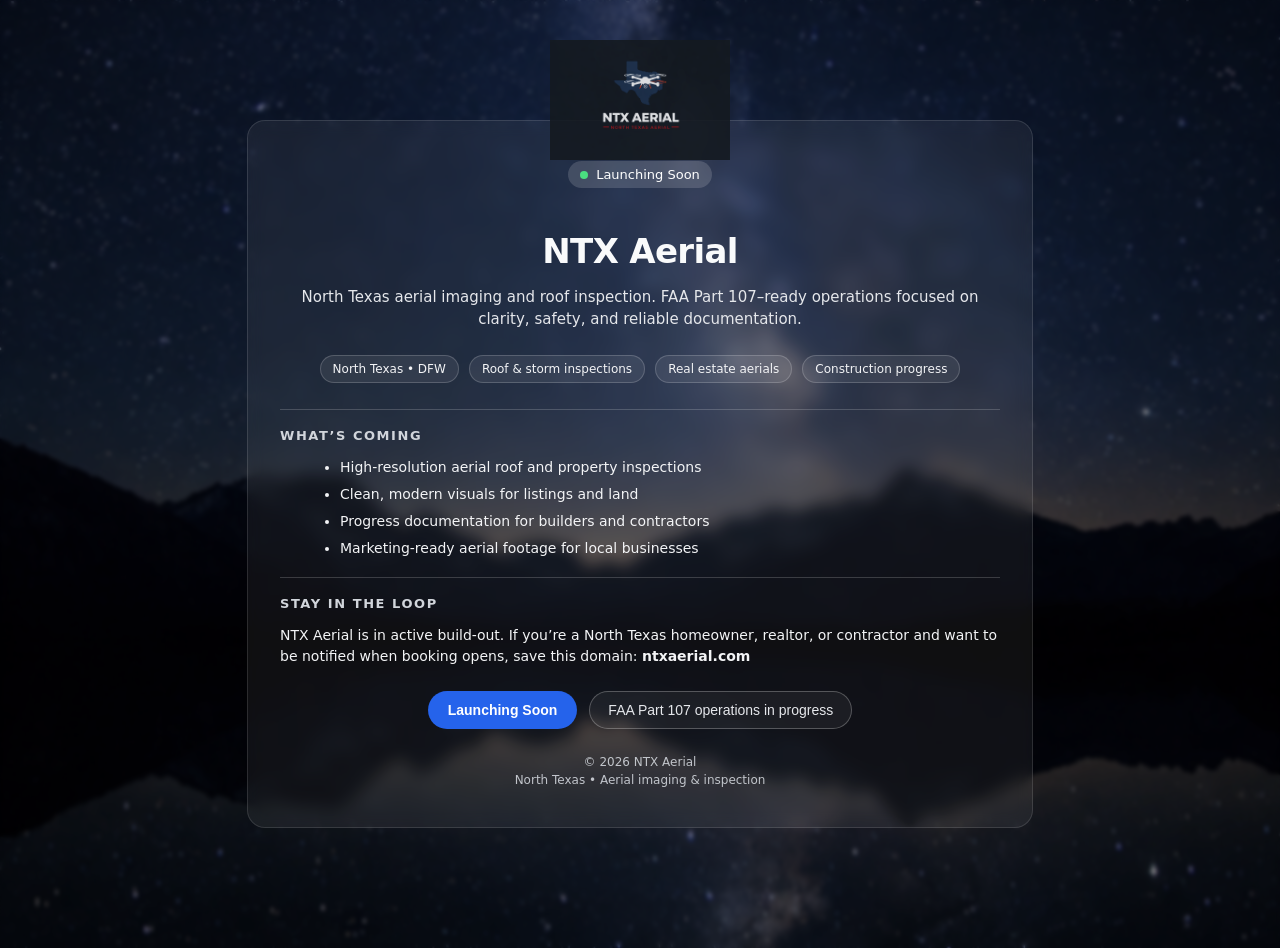
==== index.html @ 2363b457 "Initial NTX Aerial landing page" ====
<!DOCTYPE html>
<html lang="en">
<head>
  <meta charset="UTF-8" />
  <title>NTX Aerial — Launching Soon</title>
  <meta name="viewport" content="width=device-width, initial-scale=1" />
  <link rel="stylesheet" href="styles.css" />
</head>

<body>

  <!-- Logo at the top -->
  <img src="ntx_aerial_logo.png" alt="NTX Aerial Logo" class="logo">

  <main class="page">

    <div class="badge">
      <span class="badge-dot"></span>
      Launching Soon
    </div>

    <h1>NTX Aerial</h1>

    <p class="subtitle">
      North Texas aerial imaging and roof inspection. FAA Part 107–ready operations focused on clarity, safety, and reliable documentation.
    </p>

    <div class="pill-row">
      <span class="pill">North Texas • DFW</span>
      <span class="pill">Roof & storm inspections</span>
      <span class="pill">Real estate aerials</span>
      <span class="pill">Construction progress</span>
    </div>

    <section class="section">
      <div class="section-title">What’s coming</div>
      <ul class="list">
        <li>High‑resolution aerial roof and property inspections</li>
        <li>Clean, modern visuals for listings and land</li>
        <li>Progress documentation for builders and contractors</li>
        <li>Marketing‑ready aerial footage for local businesses</li>
      </ul>
    </section>

    <section class="section">
      <div class="section-title">Stay in the loop</div>
      <p class="list">
        NTX Aerial is in active build‑out. If you’re a North Texas homeowner, realtor, or contractor and want to be notified when booking opens, save this domain:
        <strong>ntxaerial.com</strong>
      </p>
    </section>

    <div class="cta-row">
      <button class="btn-primary">Launching Soon</button>
      <button class="btn-ghost">FAA Part 107 operations in progress</button>
    </div>

    <footer class="footer">
      <span>© <span id="year"></span> NTX Aerial</span>
      <span>North Texas • Aerial imaging & inspection</span>
    </footer>

  </main>

  <script>
    document.getElementById('year').textContent = new Date().getFullYear();
  </script>

</body>
</html>
---- styles.css ----
/* ---------- GLOBAL LAYOUT ---------- */

body {
  font-family: system-ui, -apple-system, BlinkMacSystemFont, "Segoe UI", sans-serif;
  background: url('background.jpg') center/cover no-repeat fixed;
  color: #f9fafb;
  min-height: 100vh;
  display: flex;
  align-items: center;
  justify-content: center;
  padding: 24px;
  position: relative;
  margin: 0;
}

/* Dark overlay for readability */
body::before {
  content: "";
  position: absolute;
  inset: 0;
  background: rgba(0, 0, 0, 0.45);
  backdrop-filter: blur(2px);
  z-index: 0;
}

/* ---------- LOGO ---------- */

.logo {
  position: absolute;
  top: 40px;
  left: 50%;
  transform: translateX(-50%);
  width: 180px;
  opacity: 0.9;
  z-index: 2;
}

/* ---------- MAIN CARD ---------- */

.page {
  position: relative;
  z-index: 1;
  background: rgba(255, 255, 255, 0.06);
  border-radius: 18px;
  padding: 40px 32px;
  max-width: 720px;
  width: 100%;
  text-align: center;
  backdrop-filter: blur(8px);
  border: 1px solid rgba(255, 255, 255, 0.12);
}

/* ---------- BADGE ---------- */

.badge {
  display: inline-flex;
  align-items: center;
  gap: 8px;
  padding: 6px 12px;
  border-radius: 999px;
  background: rgba(255, 255, 255, 0.15);
  color: #fff;
  font-size: 13px;
  font-weight: 500;
  margin-bottom: 20px;
}

.badge-dot {
  width: 8px;
  height: 8px;
  border-radius: 999px;
  background: #4ade80;
}

/* ---------- HEADINGS & TEXT ---------- */

h1 {
  font-size: 34px;
  margin-bottom: 12px;
  letter-spacing: -0.02em;
}

.subtitle {
  font-size: 15px;
  color: #e5e7eb;
  margin-bottom: 24px;
  line-height: 1.5;
}

/* ---------- PILLS ---------- */

.pill-row {
  display: flex;
  flex-wrap: wrap;
  gap: 10px;
  justify-content: center;
  margin-bottom: 26px;
}

.pill {
  font-size: 12px;
  padding: 6px 12px;
  border-radius: 999px;
  border: 1px solid rgba(255, 255, 255, 0.18);
  background: rgba(255, 255, 255, 0.08);
  color: #f3f4f6;
}

/* ---------- SECTIONS ---------- */

.section {
  border-top: 1px solid rgba(255, 255, 255, 0.18);
  padding-top: 18px;
  margin-top: 18px;
  text-align: left;
}

.section-title {
  font-size: 13px;
  font-weight: 600;
  text-transform: uppercase;
  letter-spacing: 0.12em;
  color: #d1d5db;
  margin-bottom: 10px;
}

.list {
  font-size: 14px;
  color: #f3f4f6;
  line-height: 1.5;
}

.list li {
  margin-left: 20px;
  margin-bottom: 6px;
}

/* ---------- BUTTONS ---------- */

.cta-row {
  display: flex;
  flex-wrap: wrap;
  gap: 12px;
  justify-content: center;
  margin-top: 24px;
}

.btn-primary {
  padding: 10px 20px;
  border-radius: 999px;
  border: none;
  background: #2563eb;
  color: white;
  font-size: 14px;
  font-weight: 600;
}

.btn-ghost {
  padding: 10px 18px;
  border-radius: 999px;
  border: 1px solid rgba(255, 255, 255, 0.25);
  background: rgba(255, 255, 255, 0.05);
  color: #e5e7eb;
  font-size: 14px;
}

/* ---------- FOOTER ---------- */

.footer {
  margin-top: 26px;
  font-size: 12px;
  color: #d1d5db;
  display: flex;
  flex-direction: column;
  gap: 4px;
  opacity: 0.9;
}
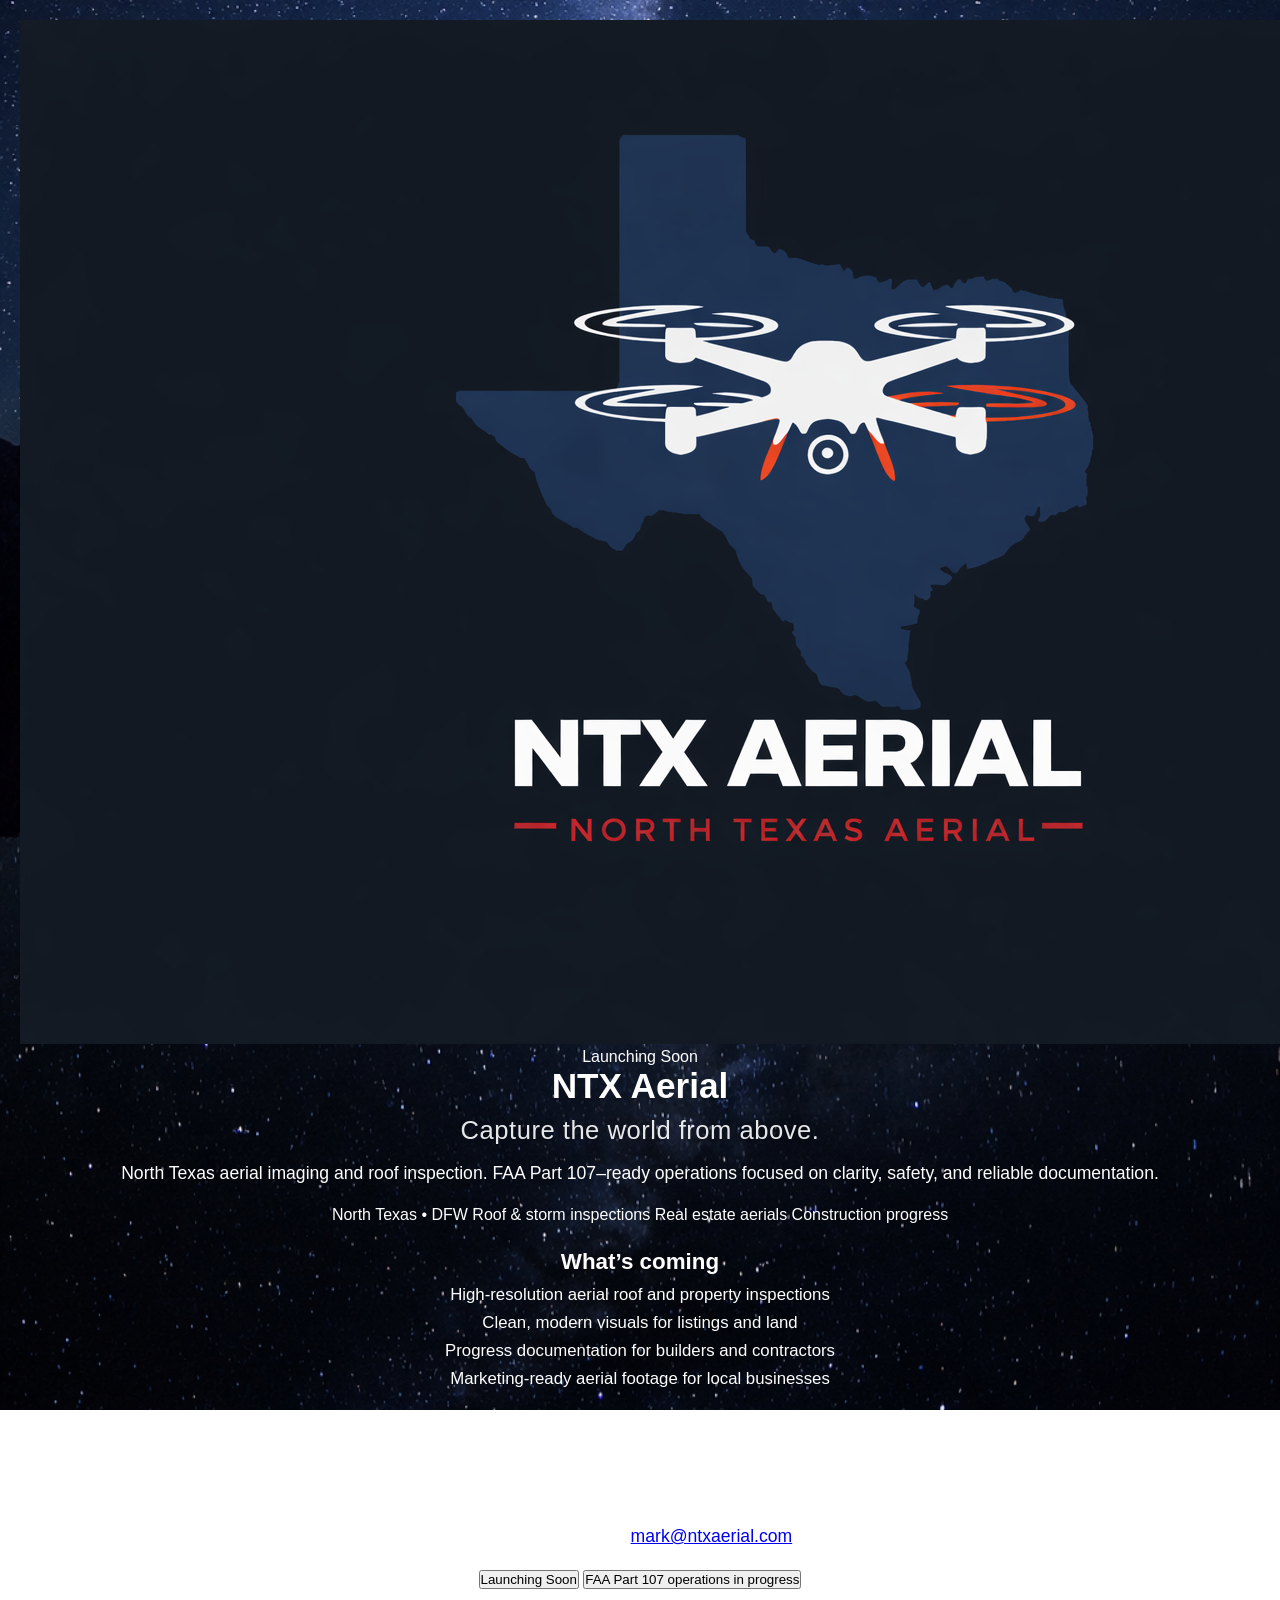
==== commit 596f55de: "Page enhancements" ====
--- a/index.html
+++ b/index.html
@@ -20,6 +20,7 @@
     </div>
 
     <h1>NTX Aerial</h1>
+    <h2 class="tagline">Capture the world from above.</h2>
 
     <p class="subtitle">
       North Texas aerial imaging and roof inspection. FAA Part 107–ready operations focused on clarity, safety, and reliable documentation.
@@ -50,10 +51,14 @@
       </p>
     </section>
 
+    <p>Questions? Email <a href="mailto:mark@ntxaerial.com">mark@ntxaerial.com</a></p>
+
     <div class="cta-row">
       <button class="btn-primary">Launching Soon</button>
       <button class="btn-ghost">FAA Part 107 operations in progress</button>
     </div>
+
+    <h3 class="sub-tagline">Precision from the Texas sky.</h3>
 
     <footer class="footer">
       <span>© <span id="year"></span> NTX Aerial</span>
--- a/styles.css
+++ b/styles.css
@@ -1,177 +1,119 @@
-/* ---------- GLOBAL LAYOUT ---------- */
-
-body {
-  font-family: system-ui, -apple-system, BlinkMacSystemFont, "Segoe UI", sans-serif;
-  background: url('background.jpg') center/cover no-repeat fixed;
-  color: #f9fafb;
-  min-height: 100vh;
-  display: flex;
-  align-items: center;
-  justify-content: center;
-  padding: 24px;
-  position: relative;
+/* --- Global Reset --- */
+* {
   margin: 0;
+  padding: 0;
+  box-sizing: border-box;
 }
 
-/* Dark overlay for readability */
-body::before {
-  content: "";
-  position: absolute;
-  inset: 0;
-  background: rgba(0, 0, 0, 0.45);
-  backdrop-filter: blur(2px);
-  z-index: 0;
+/* --- Body Background --- */
+body {
+  font-family: Arial, sans-serif;
+  background: url('background.jpg') no-repeat center center fixed;
+  background-size: cover;
+  color: #ffffff;
+  text-align: center;
+  padding: 20px;
 }
 
-/* ---------- LOGO ---------- */
-
-.logo {
-  position: absolute;
-  top: 40px;
-  left: 50%;
-  transform: translateX(-50%);
-  width: 180px;
-  opacity: 0.9;
-  z-index: 2;
+/* --- Logo --- */
+.logo img {
+  width: 120px;   /* FIXED SIZE */
+  height: auto;
+  margin-bottom: 10px;
 }
 
-/* ---------- MAIN CARD ---------- */
-
-.page {
-  position: relative;
-  z-index: 1;
-  background: rgba(255, 255, 255, 0.06);
-  border-radius: 18px;
-  padding: 40px 32px;
-  max-width: 720px;
-  width: 100%;
+/* --- Top Tagline --- */
+.tagline {
   text-align: center;
-  backdrop-filter: blur(8px);
-  border: 1px solid rgba(255, 255, 255, 0.12);
+  font-size: 1.6rem;
+  font-weight: 300;
+  color: #ffffff;
+  margin-top: 10px;
+  margin-bottom: 15px;
+  opacity: 0.9;
+  letter-spacing: 0.5px;
 }
 
-/* ---------- BADGE ---------- */
+/* --- Main Card Container --- */
+.card {
+  background: rgba(0, 0, 0, 0.55);
+  padding: 25px;
+  border-radius: 12px;
+  max-width: 650px;
+  margin: 30px auto;
+  backdrop-filter: blur(6px);
+  border: 1px solid rgba(255, 255, 255, 0.15);
+}
 
-.badge {
-  display: inline-flex;
-  align-items: center;
-  gap: 8px;
-  padding: 6px 12px;
-  border-radius: 999px;
+/* --- Headings & Paragraphs --- */
+h1 {
+  font-size: 2.2rem;
+  margin-bottom: 10px;
+}
+
+p {
+  font-size: 1.1rem;
+  margin-bottom: 20px;
+  line-height: 1.5;
+}
+
+/* --- Buttons --- */
+.button-row {
+  display: flex;
+  flex-wrap: wrap;
+  justify-content: center;
+  gap: 12px;
+  margin-bottom: 25px;
+}
+
+.button {
+  padding: 10px 18px;
   background: rgba(255, 255, 255, 0.15);
-  color: #fff;
-  font-size: 13px;
-  font-weight: 500;
+  border-radius: 8px;
+  font-size: 0.95rem;
+  border: 1px solid rgba(255, 255, 255, 0.25);
+  transition: 0.2s;
+}
+
+.button:hover {
+  background: rgba(255, 255, 255, 0.3);
+}
+
+/* --- Section Titles --- */
+.section-title {
+  font-size: 1.4rem;
+  margin-top: 25px;
+  margin-bottom: 10px;
+  font-weight: bold;
+}
+
+/* --- List Items --- */
+ul {
+  list-style: none;
+  padding: 0;
   margin-bottom: 20px;
 }
 
-.badge-dot {
-  width: 8px;
-  height: 8px;
-  border-radius: 999px;
-  background: #4ade80;
+ul li {
+  margin: 8px 0;
+  font-size: 1.05rem;
 }
 
-/* ---------- HEADINGS & TEXT ---------- */
-
-h1 {
-  font-size: 34px;
-  margin-bottom: 12px;
-  letter-spacing: -0.02em;
+/* --- Bottom Tagline --- */
+.sub-tagline {
+  text-align: center;
+  font-size: 1.2rem;
+  font-weight: 300;
+  color: #ffffff;
+  margin-top: 40px;
+  margin-bottom: 20px;
+  opacity: 0.85;
+  letter-spacing: 0.4px;
 }
 
-.subtitle {
-  font-size: 15px;
-  color: #e5e7eb;
-  margin-bottom: 24px;
-  line-height: 1.5;
+/* --- Footer --- */
+footer {
+  margin-top: 20px;
+  font-size: 0.9rem;
+  opacity: 0.8;
 }
-
-/* ---------- PILLS ---------- */
-
-.pill-row {
-  display: flex;
-  flex-wrap: wrap;
-  gap: 10px;
-  justify-content: center;
-  margin-bottom: 26px;
-}
-
-.pill {
-  font-size: 12px;
-  padding: 6px 12px;
-  border-radius: 999px;
-  border: 1px solid rgba(255, 255, 255, 0.18);
-  background: rgba(255, 255, 255, 0.08);
-  color: #f3f4f6;
-}
-
-/* ---------- SECTIONS ---------- */
-
-.section {
-  border-top: 1px solid rgba(255, 255, 255, 0.18);
-  padding-top: 18px;
-  margin-top: 18px;
-  text-align: left;
-}
-
-.section-title {
-  font-size: 13px;
-  font-weight: 600;
-  text-transform: uppercase;
-  letter-spacing: 0.12em;
-  color: #d1d5db;
-  margin-bottom: 10px;
-}
-
-.list {
-  font-size: 14px;
-  color: #f3f4f6;
-  line-height: 1.5;
-}
-
-.list li {
-  margin-left: 20px;
-  margin-bottom: 6px;
-}
-
-/* ---------- BUTTONS ---------- */
-
-.cta-row {
-  display: flex;
-  flex-wrap: wrap;
-  gap: 12px;
-  justify-content: center;
-  margin-top: 24px;
-}
-
-.btn-primary {
-  padding: 10px 20px;
-  border-radius: 999px;
-  border: none;
-  background: #2563eb;
-  color: white;
-  font-size: 14px;
-  font-weight: 600;
-}
-
-.btn-ghost {
-  padding: 10px 18px;
-  border-radius: 999px;
-  border: 1px solid rgba(255, 255, 255, 0.25);
-  background: rgba(255, 255, 255, 0.05);
-  color: #e5e7eb;
-  font-size: 14px;
-}
-
-/* ---------- FOOTER ---------- */
-
-.footer {
-  margin-top: 26px;
-  font-size: 12px;
-  color: #d1d5db;
-  display: flex;
-  flex-direction: column;
-  gap: 4px;
-  opacity: 0.9;
-}
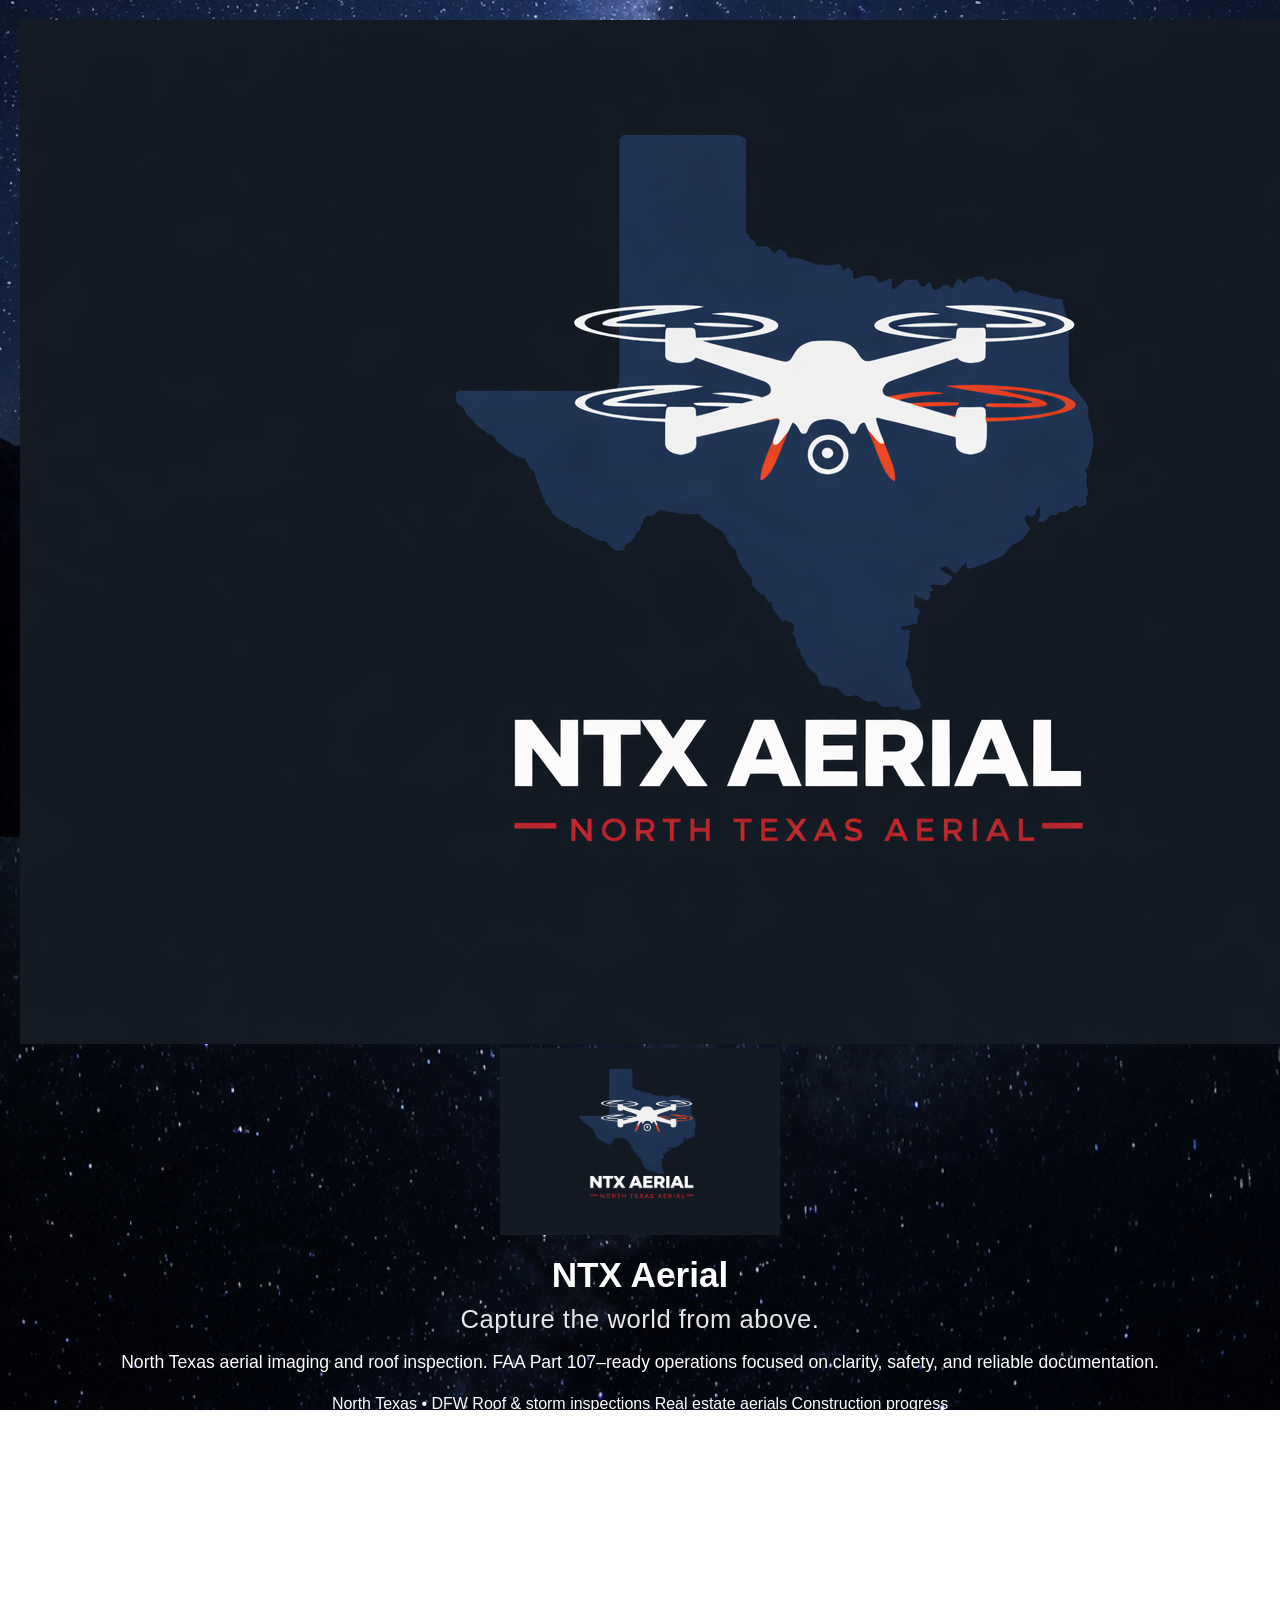
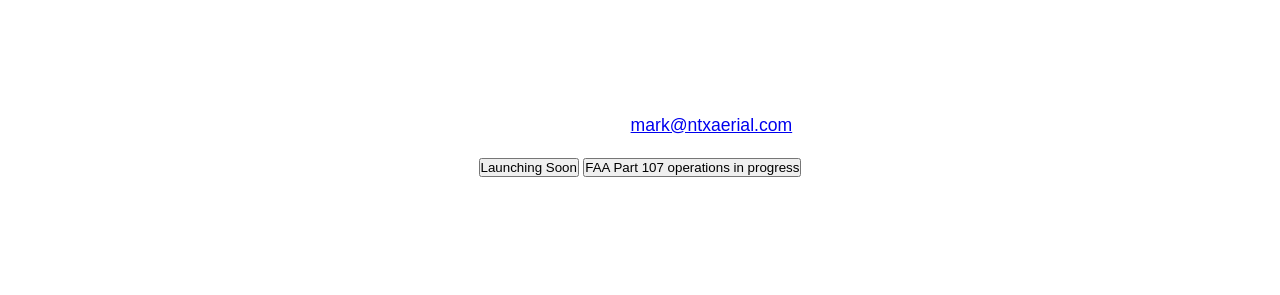
==== commit 475394f6: "Connects HTML toupdated CSS." ====
--- a/index.html
+++ b/index.html
@@ -14,10 +14,9 @@
 
   <main class="page">
 
-    <div class="badge">
-      <span class="badge-dot"></span>
-      Launching Soon
-    </div>
+  <div class="logo">
+    <img src="ntx_aerial_logo.png" alt="NTX Aerial Logo">
+</div>
 
     <h1>NTX Aerial</h1>
     <h2 class="tagline">Capture the world from above.</h2>
--- a/styles.css
+++ b/styles.css
@@ -15,11 +15,13 @@
   padding: 20px;
 }
 
-/* --- Logo --- */
+/* --- Logo (Improved Sizing) --- */
 .logo img {
-  width: 120px;   /* FIXED SIZE */
-  height: auto;
-  margin-bottom: 10px;
+    max-width: 280px;   /* keeps logo from getting huge */
+    width: 100%;        /* scales smoothly on mobile */
+    height: auto;
+    margin: 0 auto 20px auto;
+    display: block;
 }
 
 /* --- Top Tagline --- */
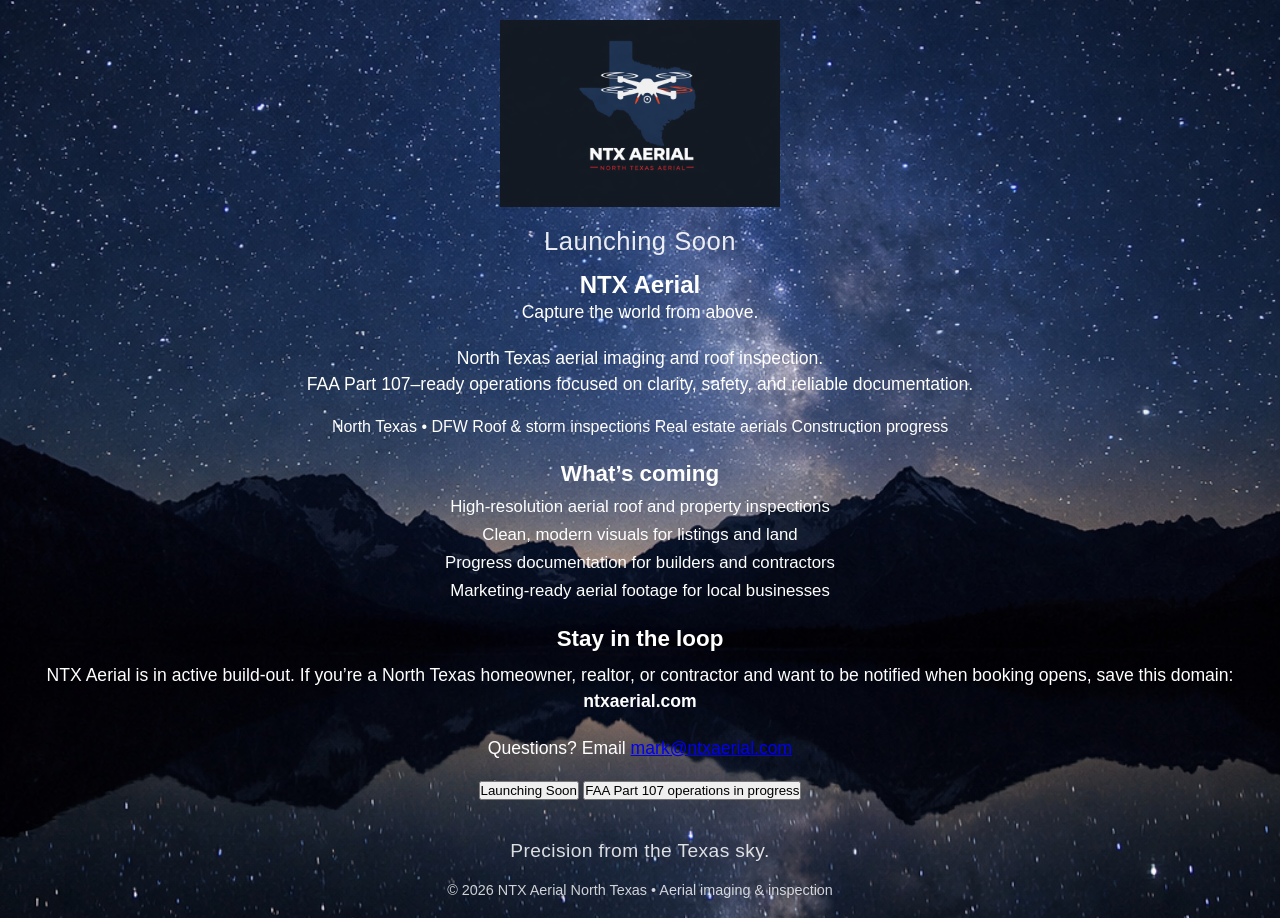
==== commit a28867b0: "New Connects HTML to updated CSS. Updated logo block." ====
--- a/index.html
+++ b/index.html
@@ -9,61 +9,70 @@
 
 <body>
 
-  <!-- Logo at the top -->
-  <img src="ntx_aerial_logo.png" alt="NTX Aerial Logo" class="logo">
-
   <main class="page">
 
-  <div class="logo">
-    <img src="ntx_aerial_logo.png" alt="NTX Aerial Logo">
-</div>
+    <!-- Hero Section -->
+    <div class="hero">
 
-    <h1>NTX Aerial</h1>
-    <h2 class="tagline">Capture the world from above.</h2>
+      <!-- Logo -->
+      <div class="logo">
+        <img src="ntx_aerial_logo.png" alt="NTX Aerial Logo">
+      </div>
 
-    <p class="subtitle">
-      North Texas aerial imaging and roof inspection. FAA Part 107–ready operations focused on clarity, safety, and reliable documentation.
-    </p>
+      <h1 class="tagline">Launching Soon</h1>
+      <h2 class="subtagline">NTX Aerial</h2>
+      <p class="description">Capture the world from above.</p>
 
-    <div class="pill-row">
-      <span class="pill">North Texas • DFW</span>
-      <span class="pill">Roof & storm inspections</span>
-      <span class="pill">Real estate aerials</span>
-      <span class="pill">Construction progress</span>
+      <p class="details">
+        North Texas aerial imaging and roof inspection.<br>
+        FAA Part 107–ready operations focused on clarity, safety, and reliable documentation.
+      </p>
+
+      <!-- Pill Row -->
+      <div class="pill-row">
+        <span class="pill">North Texas • DFW</span>
+        <span class="pill">Roof & storm inspections</span>
+        <span class="pill">Real estate aerials</span>
+        <span class="pill">Construction progress</span>
+      </div>
+
+      <!-- What's Coming -->
+      <section class="section">
+        <div class="section-title">What’s coming</div>
+        <ul class="list">
+          <li>High‑resolution aerial roof and property inspections</li>
+          <li>Clean, modern visuals for listings and land</li>
+          <li>Progress documentation for builders and contractors</li>
+          <li>Marketing‑ready aerial footage for local businesses</li>
+        </ul>
+      </section>
+
+      <!-- Stay in the Loop -->
+      <section class="section">
+        <div class="section-title">Stay in the loop</div>
+        <p class="list">
+          NTX Aerial is in active build‑out. If you’re a North Texas homeowner, realtor, or contractor and want to be notified when booking opens, save this domain:
+          <strong>ntxaerial.com</strong>
+        </p>
+      </section>
+
+      <p>Questions? Email <a href="mailto:mark@ntxaerial.com">mark@ntxaerial.com</a></p>
+
+      <!-- CTA Buttons -->
+      <div class="cta-row">
+        <button class="btn-primary">Launching Soon</button>
+        <button class="btn-ghost">FAA Part 107 operations in progress</button>
+      </div>
+
+      <h3 class="sub-tagline">Precision from the Texas sky.</h3>
+
+      <!-- Footer -->
+      <footer class="footer">
+        <span>© <span id="year"></span> NTX Aerial</span>
+        <span>North Texas • Aerial imaging & inspection</span>
+      </footer>
+
     </div>
-
-    <section class="section">
-      <div class="section-title">What’s coming</div>
-      <ul class="list">
-        <li>High‑resolution aerial roof and property inspections</li>
-        <li>Clean, modern visuals for listings and land</li>
-        <li>Progress documentation for builders and contractors</li>
-        <li>Marketing‑ready aerial footage for local businesses</li>
-      </ul>
-    </section>
-
-    <section class="section">
-      <div class="section-title">Stay in the loop</div>
-      <p class="list">
-        NTX Aerial is in active build‑out. If you’re a North Texas homeowner, realtor, or contractor and want to be notified when booking opens, save this domain:
-        <strong>ntxaerial.com</strong>
-      </p>
-    </section>
-
-    <p>Questions? Email <a href="mailto:mark@ntxaerial.com">mark@ntxaerial.com</a></p>
-
-    <div class="cta-row">
-      <button class="btn-primary">Launching Soon</button>
-      <button class="btn-ghost">FAA Part 107 operations in progress</button>
-    </div>
-
-    <h3 class="sub-tagline">Precision from the Texas sky.</h3>
-
-    <footer class="footer">
-      <span>© <span id="year"></span> NTX Aerial</span>
-      <span>North Texas • Aerial imaging & inspection</span>
-    </footer>
-
   </main>
 
   <script>
@@ -71,4 +80,4 @@
   </script>
 
 </body>
-</html>
+</html>
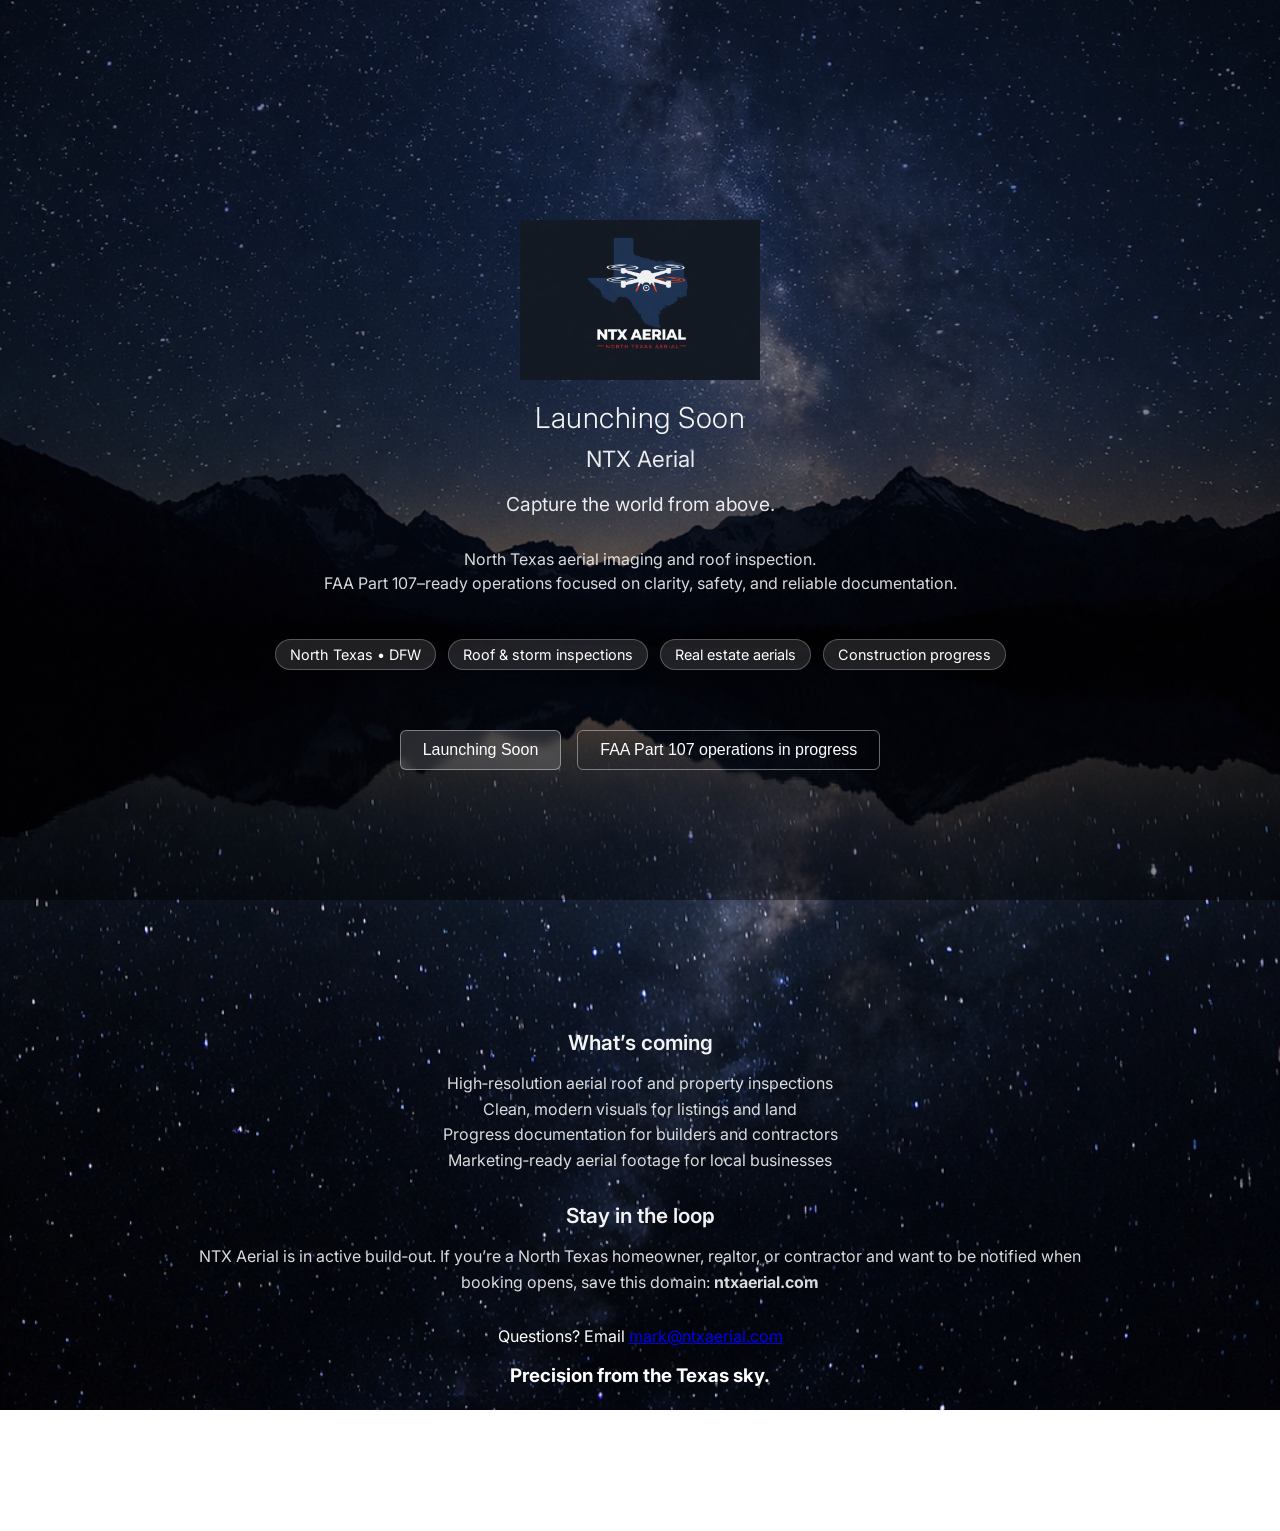
==== commit 6c731593: "Updates on html and css." ====
--- a/index.html
+++ b/index.html
@@ -11,10 +11,9 @@
 
   <main class="page">
 
-    <!-- Hero Section -->
+    <!-- HERO SECTION -->
     <div class="hero">
 
-      <!-- Logo -->
       <div class="logo">
         <img src="ntx_aerial_logo.png" alt="NTX Aerial Logo">
       </div>
@@ -28,7 +27,6 @@
         FAA Part 107–ready operations focused on clarity, safety, and reliable documentation.
       </p>
 
-      <!-- Pill Row -->
       <div class="pill-row">
         <span class="pill">North Texas • DFW</span>
         <span class="pill">Roof & storm inspections</span>
@@ -36,43 +34,42 @@
         <span class="pill">Construction progress</span>
       </div>
 
-      <!-- What's Coming -->
-      <section class="section">
-        <div class="section-title">What’s coming</div>
-        <ul class="list">
-          <li>High‑resolution aerial roof and property inspections</li>
-          <li>Clean, modern visuals for listings and land</li>
-          <li>Progress documentation for builders and contractors</li>
-          <li>Marketing‑ready aerial footage for local businesses</li>
-        </ul>
-      </section>
-
-      <!-- Stay in the Loop -->
-      <section class="section">
-        <div class="section-title">Stay in the loop</div>
-        <p class="list">
-          NTX Aerial is in active build‑out. If you’re a North Texas homeowner, realtor, or contractor and want to be notified when booking opens, save this domain:
-          <strong>ntxaerial.com</strong>
-        </p>
-      </section>
-
-      <p>Questions? Email <a href="mailto:mark@ntxaerial.com">mark@ntxaerial.com</a></p>
-
-      <!-- CTA Buttons -->
       <div class="cta-row">
         <button class="btn-primary">Launching Soon</button>
         <button class="btn-ghost">FAA Part 107 operations in progress</button>
       </div>
 
-      <h3 class="sub-tagline">Precision from the Texas sky.</h3>
+    </div> <!-- END HERO -->
 
-      <!-- Footer -->
-      <footer class="footer">
-        <span>© <span id="year"></span> NTX Aerial</span>
-        <span>North Texas • Aerial imaging & inspection</span>
-      </footer>
 
-    </div>
+    <!-- BELOW THE FOLD CONTENT -->
+    <section class="section">
+      <div class="section-title">What’s coming</div>
+      <ul class="list">
+        <li>High‑resolution aerial roof and property inspections</li>
+        <li>Clean, modern visuals for listings and land</li>
+        <li>Progress documentation for builders and contractors</li>
+        <li>Marketing‑ready aerial footage for local businesses</li>
+      </ul>
+    </section>
+
+    <section class="section">
+      <div class="section-title">Stay in the loop</div>
+      <p class="list">
+        NTX Aerial is in active build‑out. If you’re a North Texas homeowner, realtor, or contractor and want to be notified when booking opens, save this domain:
+        <strong>ntxaerial.com</strong>
+      </p>
+    </section>
+
+    <p>Questions? Email <a href="mailto:mark@ntxaerial.com">mark@ntxaerial.com</a></p>
+
+    <h3 class="sub-tagline">Precision from the Texas sky.</h3>
+
+    <footer class="footer">
+      <span>© <span id="year"></span> NTX Aerial</span>
+      <span>North Texas • Aerial imaging & inspection</span>
+    </footer>
+
   </main>
 
   <script>
@@ -80,4 +77,4 @@
   </script>
 
 </body>
-</html>+</html>
--- a/styles.css
+++ b/styles.css
@@ -1,121 +1,209 @@
-/* --- Global Reset --- */
-* {
-  margin: 0;
-  padding: 0;
-  box-sizing: border-box;
-}
-
-/* --- Body Background --- */
+/* --------------------------------------------------
+   GLOBAL BASE STYLES
+-------------------------------------------------- */
+
+@import url('https://fonts.googleapis.com/css2?family=Inter:wght@300;400;600&display=swap');
+
 body {
-  font-family: Arial, sans-serif;
-  background: url('background.jpg') no-repeat center center fixed;
-  background-size: cover;
-  color: #ffffff;
-  text-align: center;
-  padding: 20px;
-}
-
-/* --- Logo (Improved Sizing) --- */
+    font-family: 'Inter', Arial, sans-serif;
+    background: url('background.jpg') no-repeat center center fixed;
+    background-size: cover;
+    color: #ffffff;
+    margin: 0;
+    padding: 0;
+    text-align: center;
+    position: relative;
+}
+
+/* Cinematic dark overlay */
+body::before {
+    content: "";
+    position: fixed;
+    inset: 0;
+    background: rgba(0, 0, 0, 0.45);
+    z-index: -1;
+}
+
+/* Page wrapper */
+.page {
+    max-width: 900px;
+    margin: 0 auto;
+    padding: 20px;
+}
+
+/* --------------------------------------------------
+   HERO SECTION (FULL SCREEN DESKTOP)
+-------------------------------------------------- */
+
+.hero {
+    min-height: 100vh;
+    display: flex;
+    flex-direction: column;
+    justify-content: center;
+    padding: 40px 20px;
+}
+
+/* Mobile override */
+@media (max-width: 900px) {
+    .hero {
+        min-height: auto;
+        padding: 40px 20px;
+    }
+}
+
+/* Logo */
 .logo img {
-    max-width: 280px;   /* keeps logo from getting huge */
-    width: 100%;        /* scales smoothly on mobile */
+    max-width: 240px;
+    width: 100%;
     height: auto;
-    margin: 0 auto 20px auto;
+    margin: 0 auto 15px auto;
     display: block;
 }
 
-/* --- Top Tagline --- */
+/* Taglines */
 .tagline {
-  text-align: center;
-  font-size: 1.6rem;
-  font-weight: 300;
-  color: #ffffff;
-  margin-top: 10px;
-  margin-bottom: 15px;
-  opacity: 0.9;
-  letter-spacing: 0.5px;
-}
-
-/* --- Main Card Container --- */
-.card {
-  background: rgba(0, 0, 0, 0.55);
-  padding: 25px;
-  border-radius: 12px;
-  max-width: 650px;
-  margin: 30px auto;
-  backdrop-filter: blur(6px);
-  border: 1px solid rgba(255, 255, 255, 0.15);
-}
-
-/* --- Headings & Paragraphs --- */
-h1 {
-  font-size: 2.2rem;
-  margin-bottom: 10px;
-}
-
-p {
-  font-size: 1.1rem;
-  margin-bottom: 20px;
-  line-height: 1.5;
-}
-
-/* --- Buttons --- */
-.button-row {
-  display: flex;
-  flex-wrap: wrap;
-  justify-content: center;
-  gap: 12px;
-  margin-bottom: 25px;
-}
-
-.button {
-  padding: 10px 18px;
-  background: rgba(255, 255, 255, 0.15);
-  border-radius: 8px;
-  font-size: 0.95rem;
-  border: 1px solid rgba(255, 255, 255, 0.25);
-  transition: 0.2s;
-}
-
-.button:hover {
-  background: rgba(255, 255, 255, 0.3);
-}
-
-/* --- Section Titles --- */
+    font-size: 1.8rem;
+    font-weight: 300;
+    margin: 5px 0;
+    opacity: 0.95;
+    letter-spacing: 0.5px;
+}
+
+.subtagline {
+    font-size: 1.4rem;
+    font-weight: 400;
+    margin: 5px 0 10px 0;
+    opacity: 0.9;
+}
+
+.description {
+    font-size: 1.2rem;
+    margin: 10px 0 15px 0;
+    opacity: 0.9;
+}
+
+.details {
+    font-size: 1rem;
+    line-height: 1.5;
+    opacity: 0.85;
+    margin-bottom: 25px;
+}
+
+/* --------------------------------------------------
+   PILLS
+-------------------------------------------------- */
+
+.pill-row {
+    margin: 15px 0 25px 0;
+}
+
+.pill {
+    background: rgba(255, 255, 255, 0.12);
+    padding: 6px 14px;
+    border-radius: 20px;
+    color: #ffffff;
+    font-size: 0.9rem;
+    margin: 4px;
+    display: inline-block;
+    border: 1px solid rgba(255, 255, 255, 0.25);
+}
+
+/* --------------------------------------------------
+   SECTIONS
+-------------------------------------------------- */
+
+.section {
+    margin: 30px 0;
+}
+
 .section-title {
-  font-size: 1.4rem;
-  margin-top: 25px;
-  margin-bottom: 10px;
-  font-weight: bold;
-}
-
-/* --- List Items --- */
-ul {
-  list-style: none;
-  padding: 0;
-  margin-bottom: 20px;
-}
-
-ul li {
-  margin: 8px 0;
-  font-size: 1.05rem;
-}
-
-/* --- Bottom Tagline --- */
-.sub-tagline {
-  text-align: center;
-  font-size: 1.2rem;
-  font-weight: 300;
-  color: #ffffff;
-  margin-top: 40px;
-  margin-bottom: 20px;
-  opacity: 0.85;
-  letter-spacing: 0.4px;
-}
-
-/* --- Footer --- */
-footer {
-  margin-top: 20px;
-  font-size: 0.9rem;
-  opacity: 0.8;
-}
+    font-size: 1.3rem;
+    font-weight: 600;
+    margin-bottom: 10px;
+    opacity: 0.95;
+}
+
+.list {
+    font-size: 1rem;
+    line-height: 1.6;
+    opacity: 0.85;
+    list-style: none;
+    padding: 0;
+}
+
+/* --------------------------------------------------
+   BUTTONS
+-------------------------------------------------- */
+
+.cta-row {
+    margin: 25px 0;
+}
+
+.btn-primary,
+.btn-ghost {
+    padding: 10px 22px;
+    border-radius: 6px;
+    font-size: 1rem;
+    cursor: pointer;
+    transition: 0.25s ease;
+    margin: 6px;
+}
+
+/* Frosted primary button */
+.btn-primary {
+    background: rgba(255, 255, 255, 0.15);
+    color: #ffffff;
+    border: 1px solid rgba(255, 255, 255, 0.4);
+    backdrop-filter: blur(4px);
+}
+
+.btn-primary:hover {
+    background: rgba(255, 255, 255, 0.25);
+    border-color: #ffffff;
+}
+
+/* Ghost button */
+.btn-ghost {
+    background: transparent;
+    color: #ffffff;
+    border: 1px solid rgba(255, 255, 255, 0.4);
+}
+
+.btn-ghost:hover {
+    background: rgba(255, 255, 255, 0.15);
+    border-color: #ffffff;
+}
+
+/* --------------------------------------------------
+   FOOTER
+-------------------------------------------------- */
+
+.footer {
+    margin-top: 40px;
+    font-size: 0.9rem;
+    opacity: 0.75;
+}
+
+.footer span {
+    display: block;
+    margin: 4px 0;
+}
+
+/* --------------------------------------------------
+   MOBILE RESPONSIVE
+-------------------------------------------------- */
+
+@media (max-width: 600px) {
+    .tagline {
+        font-size: 1.6rem;
+    }
+    .subtagline {
+        font-size: 1.2rem;
+    }
+    .description {
+        font-size: 1.1rem;
+    }
+    .pill {
+        font-size: 0.85rem;
+    }
+}
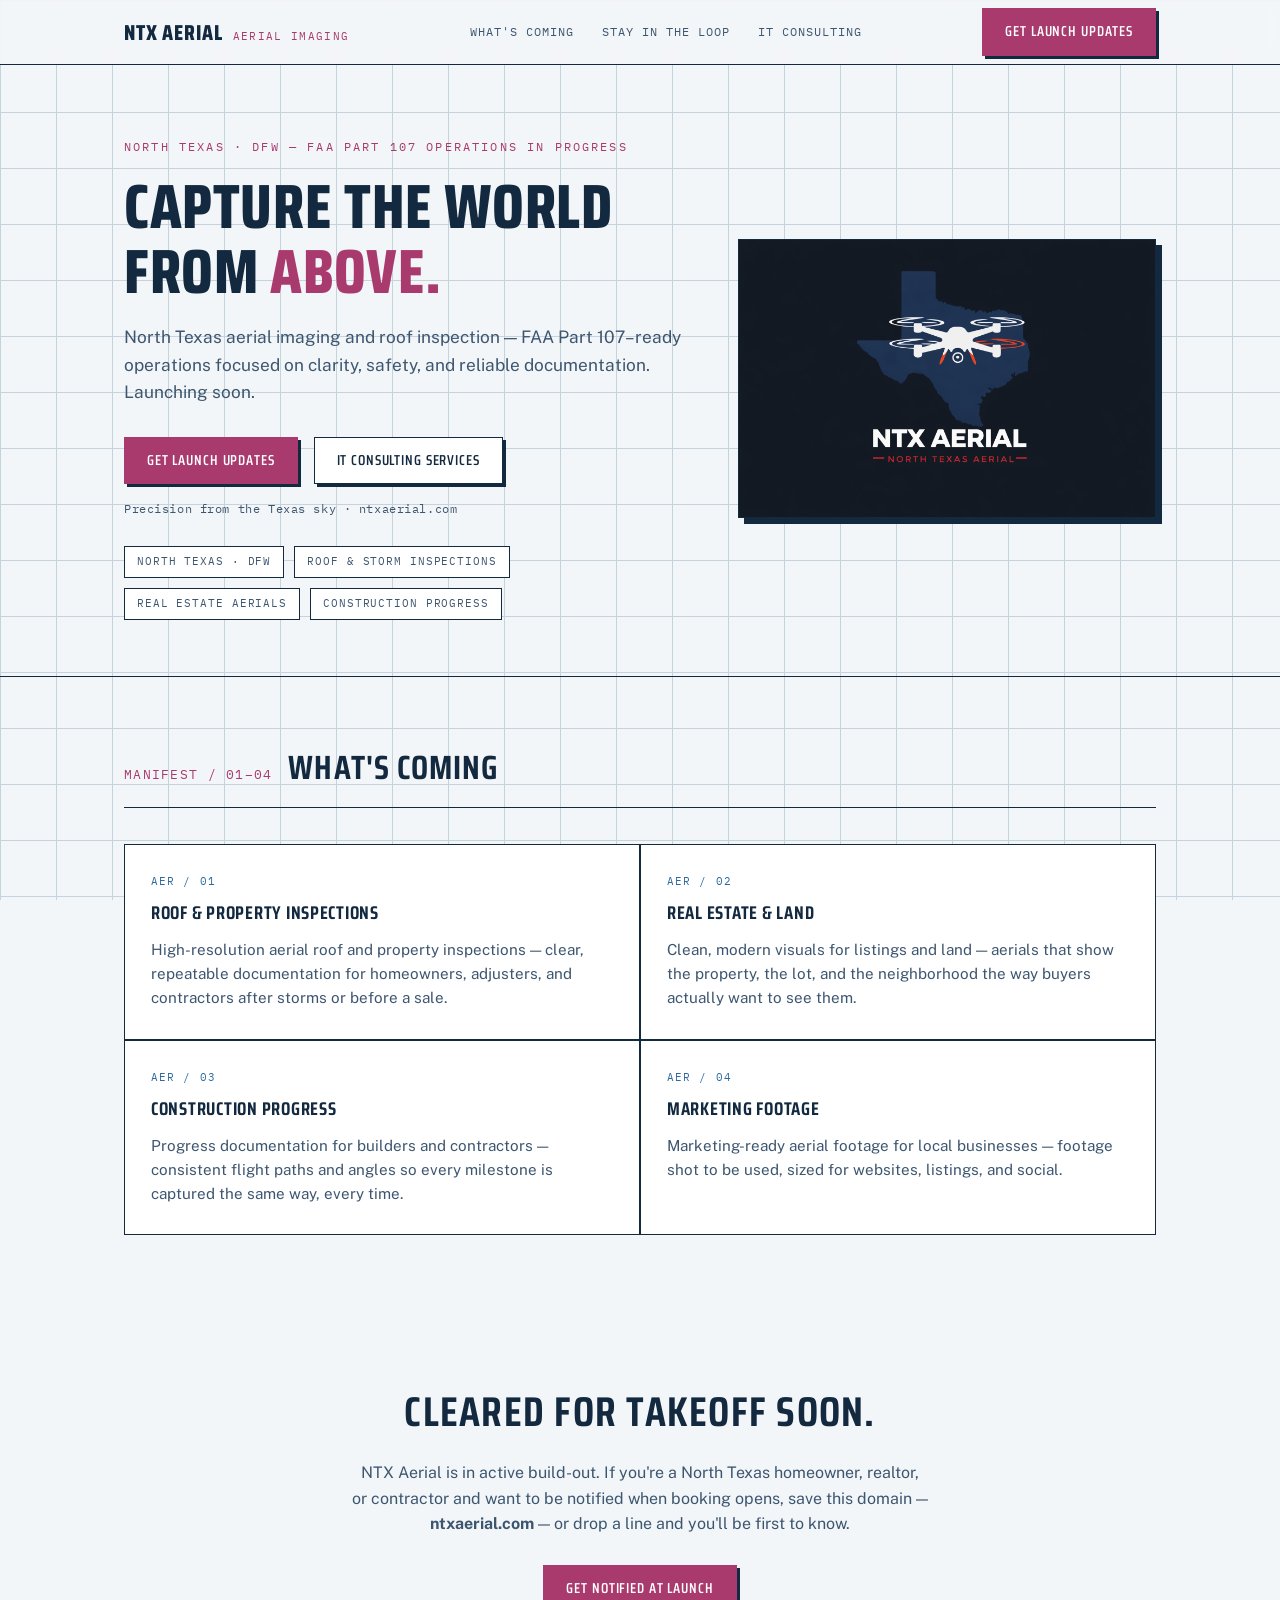
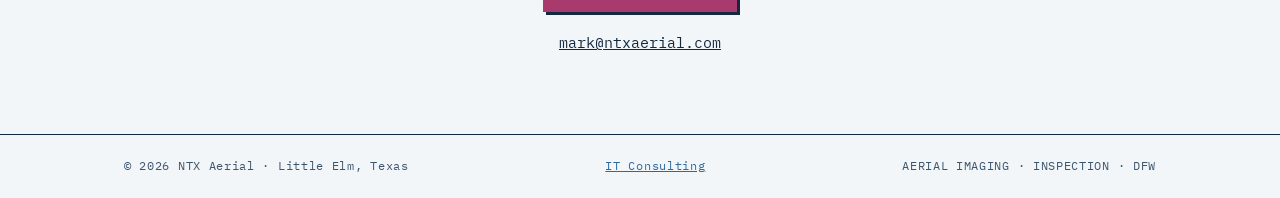
==== commit 6affa1dd: "Unify site under shared sectional-chart design system - Extract the IT consulting page's inline CSS " ====
--- a/index.html
+++ b/index.html
@@ -1,80 +1,111 @@
 <!DOCTYPE html>
 <html lang="en">
 <head>
-  <meta charset="UTF-8" />
-  <title>NTX Aerial — Launching Soon</title>
-  <meta name="viewport" content="width=device-width, initial-scale=1" />
-  <link rel="stylesheet" href="styles.css" />
+<meta charset="UTF-8">
+<meta name="viewport" content="width=device-width, initial-scale=1.0">
+<title>NTX Aerial — North Texas Aerial Imaging &amp; Roof Inspection</title>
+<meta name="description" content="North Texas aerial imaging and roof inspection. FAA Part 107–ready drone operations for roof and storm inspections, real estate aerials, and construction progress. Launching soon.">
+<link rel="preconnect" href="https://fonts.googleapis.com">
+<link rel="preconnect" href="https://fonts.gstatic.com" crossorigin>
+<link href="https://fonts.googleapis.com/css2?family=Saira:wdth,wght@75,300..800&family=Public+Sans:wght@400;500;600&family=IBM+Plex+Mono:wght@400;500&display=swap" rel="stylesheet">
+<link rel="stylesheet" href="styles.css">
 </head>
-
 <body>
 
-  <main class="page">
+<header>
+  <div class="wrap nav">
+    <a class="brand" href="#top" aria-label="NTX Aerial home">
+      <span class="brand-name">NTX Aerial</span>
+      <span class="brand-sub">Aerial Imaging</span>
+    </a>
+    <nav class="nav-links" aria-label="Primary">
+      <a href="#coming">What's coming</a>
+      <a href="#contact">Stay in the loop</a>
+      <a href="ntxaerial-it-consulting.html">IT Consulting</a>
+    </nav>
+    <a class="btn btn-magenta" href="mailto:mark@ntxaerial.com?subject=Notify%20me%20when%20booking%20opens">Get launch updates</a>
+  </div>
+</header>
 
-    <!-- HERO SECTION -->
-    <div class="hero">
+<main id="top">
 
-      <div class="logo">
-        <img src="ntx_aerial_logo.png" alt="NTX Aerial Logo">
+  <!-- HERO -->
+  <section class="hero">
+    <div class="wrap hero-grid">
+      <div>
+        <p class="eyebrow">North Texas · DFW — FAA Part 107 operations in progress</p>
+        <h1>Capture the world from <span class="accent">above.</span></h1>
+        <p class="lede">North Texas aerial imaging and roof inspection — FAA Part 107–ready operations focused on clarity, safety, and reliable documentation. Launching soon.</p>
+        <div class="hero-ctas">
+          <a class="btn btn-magenta" href="mailto:mark@ntxaerial.com?subject=Notify%20me%20when%20booking%20opens">Get launch updates</a>
+          <a class="btn" href="ntxaerial-it-consulting.html">IT Consulting services</a>
+        </div>
+        <p class="hero-note">Precision from the Texas sky · ntxaerial.com</p>
+        <div class="chips">
+          <span class="chip">North Texas · DFW</span>
+          <span class="chip">Roof &amp; storm inspections</span>
+          <span class="chip">Real estate aerials</span>
+          <span class="chip">Construction progress</span>
+        </div>
       </div>
 
-      <h1 class="tagline">Launching Soon</h1>
-      <h2 class="subtagline">NTX Aerial</h2>
-      <p class="description">Capture the world from above.</p>
+      <div class="logo-panel">
+        <img src="ntx_aerial_logo.png" alt="NTX Aerial logo — a drone flying over the state of Texas">
+      </div>
+    </div>
+  </section>
 
-      <p class="details">
-        North Texas aerial imaging and roof inspection.<br>
-        FAA Part 107–ready operations focused on clarity, safety, and reliable documentation.
-      </p>
+  <!-- WHAT'S COMING -->
+  <section id="coming">
+    <div class="wrap">
+      <div class="sec-head">
+        <span class="sec-code">MANIFEST / 01–04</span>
+        <h2>What's coming</h2>
+      </div>
+      <div class="svc-grid">
+        <div class="svc">
+          <span class="tag">AER / 01</span>
+          <h3>Roof &amp; property inspections</h3>
+          <p>High-resolution aerial roof and property inspections — clear, repeatable documentation for homeowners, adjusters, and contractors after storms or before a sale.</p>
+        </div>
+        <div class="svc">
+          <span class="tag">AER / 02</span>
+          <h3>Real estate &amp; land</h3>
+          <p>Clean, modern visuals for listings and land — aerials that show the property, the lot, and the neighborhood the way buyers actually want to see them.</p>
+        </div>
+        <div class="svc">
+          <span class="tag">AER / 03</span>
+          <h3>Construction progress</h3>
+          <p>Progress documentation for builders and contractors — consistent flight paths and angles so every milestone is captured the same way, every time.</p>
+        </div>
+        <div class="svc">
+          <span class="tag">AER / 04</span>
+          <h3>Marketing footage</h3>
+          <p>Marketing-ready aerial footage for local businesses — footage shot to be used, sized for websites, listings, and social.</p>
+        </div>
+      </div>
+    </div>
+  </section>
 
-      <div class="pill-row">
-        <span class="pill">North Texas • DFW</span>
-        <span class="pill">Roof & storm inspections</span>
-        <span class="pill">Real estate aerials</span>
-        <span class="pill">Construction progress</span>
-      </div>
+  <!-- STAY IN THE LOOP -->
+  <section class="contact" id="contact">
+    <div class="wrap">
+      <h2>Cleared for takeoff soon.</h2>
+      <p>NTX Aerial is in active build-out. If you're a North Texas homeowner, realtor, or contractor and want to be notified when booking opens, save this domain — <strong>ntxaerial.com</strong> — or drop a line and you'll be first to know.</p>
+      <a class="btn btn-magenta" href="mailto:mark@ntxaerial.com?subject=Notify%20me%20when%20booking%20opens">Get notified at launch</a>
+      <a class="email" href="mailto:mark@ntxaerial.com">mark@ntxaerial.com</a>
+    </div>
+  </section>
 
-      <div class="cta-row">
-        <button class="btn-primary">Launching Soon</button>
-        <button class="btn-ghost">FAA Part 107 operations in progress</button>
-      </div>
+</main>
 
-    </div> <!-- END HERO -->
-
-
-    <!-- BELOW THE FOLD CONTENT -->
-    <section class="section">
-      <div class="section-title">What’s coming</div>
-      <ul class="list">
-        <li>High‑resolution aerial roof and property inspections</li>
-        <li>Clean, modern visuals for listings and land</li>
-        <li>Progress documentation for builders and contractors</li>
-        <li>Marketing‑ready aerial footage for local businesses</li>
-      </ul>
-    </section>
-
-    <section class="section">
-      <div class="section-title">Stay in the loop</div>
-      <p class="list">
-        NTX Aerial is in active build‑out. If you’re a North Texas homeowner, realtor, or contractor and want to be notified when booking opens, save this domain:
-        <strong>ntxaerial.com</strong>
-      </p>
-    </section>
-
-    <p>Questions? Email <a href="mailto:mark@ntxaerial.com">mark@ntxaerial.com</a></p>
-
-    <h3 class="sub-tagline">Precision from the Texas sky.</h3>
-
-    <footer class="footer">
-      <span>© <span id="year"></span> NTX Aerial</span>
-      <span>North Texas • Aerial imaging & inspection</span>
-    </footer>
-
-  </main>
-
-  <script>
-    document.getElementById('year').textContent = new Date().getFullYear();
-  </script>
+<footer>
+  <div class="wrap foot">
+    <span>© 2026 NTX Aerial · Little Elm, Texas</span>
+    <span><a href="ntxaerial-it-consulting.html">IT Consulting</a></span>
+    <span>AERIAL IMAGING · INSPECTION · DFW</span>
+  </div>
+</footer>
 
 </body>
 </html>
--- a/styles.css
+++ b/styles.css
@@ -1,209 +1,158 @@
-/* --------------------------------------------------
-   GLOBAL BASE STYLES
--------------------------------------------------- */
+/* ==================================================
+   NTX AERIAL — shared "sectional chart" design system
+   Used by index.html and ntxaerial-it-consulting.html
+   ================================================== */
 
-@import url('https://fonts.googleapis.com/css2?family=Inter:wght@300;400;600&display=swap');
+:root{
+  --paper:#F3F6F8;        /* chart paper */
+  --ink:#13293F;          /* deep navy ink */
+  --ink-soft:#3D5670;     /* slate */
+  --chart-blue:#2E6AA0;   /* airspace blue */
+  --chart-magenta:#A83A6E;/* sectional magenta */
+  --line:#C6D2DC;         /* hairline chart line */
+  --white:#FFFFFF;
+  --display:"Saira",sans-serif;
+  --body:"Public Sans",system-ui,sans-serif;
+  --mono:"IBM Plex Mono",monospace;
+}
+*{margin:0;padding:0;box-sizing:border-box}
+html{scroll-behavior:smooth}
+body{
+  font-family:var(--body);
+  color:var(--ink);
+  background:var(--paper);
+  background-image:
+    linear-gradient(var(--line) 1px, transparent 1px),
+    linear-gradient(90deg, var(--line) 1px, transparent 1px);
+  background-size:56px 56px;
+  background-attachment:fixed;
+  line-height:1.6;
+  font-size:16px;
+}
+a{color:var(--chart-blue)}
+.wrap{max-width:1080px;margin:0 auto;padding:0 24px}
 
-body {
-    font-family: 'Inter', Arial, sans-serif;
-    background: url('background.jpg') no-repeat center center fixed;
-    background-size: cover;
-    color: #ffffff;
-    margin: 0;
-    padding: 0;
-    text-align: center;
-    position: relative;
+/* ---------- header ---------- */
+header{
+  position:sticky;top:0;z-index:50;
+  background:rgba(243,246,248,.92);
+  backdrop-filter:blur(6px);
+  border-bottom:1.5px solid var(--ink);
+}
+.nav{display:flex;align-items:center;justify-content:space-between;height:64px}
+.brand{display:flex;align-items:baseline;gap:10px;text-decoration:none;color:var(--ink)}
+.brand-name{font-family:var(--display);font-weight:800;font-stretch:75%;font-size:1.35rem;letter-spacing:.04em;text-transform:uppercase}
+.brand-sub{font-family:var(--mono);font-size:.7rem;color:var(--chart-magenta);letter-spacing:.12em;text-transform:uppercase}
+.nav-links{display:flex;gap:28px;align-items:center}
+.nav-links a{font-family:var(--mono);font-size:.78rem;letter-spacing:.08em;text-transform:uppercase;text-decoration:none;color:var(--ink-soft)}
+.nav-links a:hover{color:var(--chart-magenta)}
+.btn{
+  display:inline-block;font-family:var(--display);font-weight:600;font-stretch:75%;
+  letter-spacing:.06em;text-transform:uppercase;font-size:.9rem;
+  padding:11px 22px;border:1.5px solid var(--ink);color:var(--ink);
+  text-decoration:none;background:var(--white);
+  box-shadow:3px 3px 0 var(--ink);
+  transition:transform .12s ease, box-shadow .12s ease;
+}
+.btn:hover{transform:translate(-1px,-1px);box-shadow:4px 4px 0 var(--ink)}
+.btn-magenta{background:var(--chart-magenta);color:var(--white);border-color:var(--chart-magenta);box-shadow:3px 3px 0 var(--ink)}
+
+/* ---------- hero ---------- */
+.hero{padding:72px 0 56px;border-bottom:1.5px solid var(--ink);background:transparent}
+.hero-grid{display:grid;grid-template-columns:1.15fr .85fr;gap:48px;align-items:center}
+.eyebrow{font-family:var(--mono);font-size:.75rem;letter-spacing:.18em;text-transform:uppercase;color:var(--chart-magenta);margin-bottom:18px}
+h1{
+  font-family:var(--display);font-weight:800;font-stretch:75%;
+  font-size:clamp(2.4rem,5.2vw,3.9rem);line-height:1.04;
+  text-transform:uppercase;letter-spacing:.01em;
+}
+h1 .accent{color:var(--chart-magenta)}
+.hero p.lede{margin-top:20px;font-size:1.08rem;color:var(--ink-soft);max-width:34em}
+.hero-ctas{margin-top:30px;display:flex;gap:16px;flex-wrap:wrap}
+.hero-note{margin-top:16px;font-family:var(--mono);font-size:.72rem;color:var(--ink-soft);letter-spacing:.05em}
+
+/* airspace rings signature (consulting) */
+.rings{width:100%;height:auto;display:block}
+.rings text{font-family:var(--mono)}
+
+/* logo panel signature (home) */
+.logo-panel{border:1.5px solid var(--ink);box-shadow:6px 6px 0 var(--ink);background:var(--ink);line-height:0}
+.logo-panel img{display:block;width:100%;height:auto}
+
+/* mono chips (home hero) */
+.chips{display:flex;flex-wrap:wrap;gap:10px;margin-top:28px}
+.chip{
+  font-family:var(--mono);font-size:.7rem;letter-spacing:.08em;text-transform:uppercase;
+  color:var(--ink-soft);background:var(--white);border:1px solid var(--ink);padding:6px 12px;
 }
 
-/* Cinematic dark overlay */
-body::before {
-    content: "";
-    position: fixed;
-    inset: 0;
-    background: rgba(0, 0, 0, 0.45);
-    z-index: -1;
+/* ---------- sections ---------- */
+section{padding:64px 0}
+.sec-head{display:flex;align-items:baseline;gap:16px;margin-bottom:36px;border-bottom:1.5px solid var(--ink);padding-bottom:12px}
+.sec-code{font-family:var(--mono);font-size:.8rem;color:var(--chart-magenta);letter-spacing:.1em}
+h2{font-family:var(--display);font-weight:700;font-stretch:75%;font-size:clamp(1.5rem,3vw,2.1rem);text-transform:uppercase;letter-spacing:.03em}
+
+/* service / card grid */
+.svc-grid{display:grid;grid-template-columns:repeat(2,1fr);gap:2px;background:var(--ink);border:1.5px solid var(--ink)}
+.svc{background:var(--white);padding:28px 26px}
+.svc h3{font-family:var(--display);font-weight:700;font-stretch:75%;font-size:1.15rem;text-transform:uppercase;letter-spacing:.04em;margin-bottom:10px}
+.svc .tag{font-family:var(--mono);font-size:.68rem;color:var(--chart-blue);letter-spacing:.1em;text-transform:uppercase;display:block;margin-bottom:8px}
+.svc p{font-size:.95rem;color:var(--ink-soft)}
+.svc ul{margin-top:12px;padding-left:0;list-style:none}
+.svc li{font-size:.88rem;color:var(--ink);padding:5px 0;border-top:1px dashed var(--line);font-family:var(--mono)}
+.svc li::before{content:"▸ ";color:var(--chart-magenta)}
+
+/* flight plan / process */
+.plan{display:grid;grid-template-columns:repeat(3,1fr);gap:28px;position:relative}
+.leg{background:var(--white);border:1.5px solid var(--ink);padding:26px 24px;position:relative}
+.leg-code{font-family:var(--mono);font-size:.72rem;color:var(--chart-magenta);letter-spacing:.14em}
+.leg h3{font-family:var(--display);font-weight:700;font-stretch:75%;font-size:1.1rem;text-transform:uppercase;margin:8px 0 10px}
+.leg p{font-size:.92rem;color:var(--ink-soft)}
+.leg .fee{margin-top:14px;font-family:var(--mono);font-size:.72rem;color:var(--chart-blue);letter-spacing:.06em;border-top:1px dashed var(--line);padding-top:10px}
+
+/* sectors / who it's for */
+.sectors{display:grid;grid-template-columns:1fr 1fr;gap:28px}
+.sector{border-left:4px solid var(--chart-magenta);background:var(--white);border-top:1.5px solid var(--ink);border-right:1.5px solid var(--ink);border-bottom:1.5px solid var(--ink);padding:26px}
+.sector.blue{border-left-color:var(--chart-blue)}
+.sector h3{font-family:var(--display);font-weight:700;font-stretch:75%;font-size:1.1rem;text-transform:uppercase;margin-bottom:10px}
+.sector p{font-size:.95rem;color:var(--ink-soft)}
+.sector .sig{margin-top:14px;font-family:var(--mono);font-size:.72rem;letter-spacing:.08em;color:var(--chart-magenta)}
+.sector.blue .sig{color:var(--chart-blue)}
+
+/* about strip (dark) */
+.about{background:var(--ink);color:var(--paper);border-top:1.5px solid var(--ink)}
+.about .sec-head{border-color:var(--paper)}
+.about h2{color:var(--white)}
+.about .sec-code{color:#E58BB4}
+.about-grid{display:grid;grid-template-columns:1.2fr .8fr;gap:44px;align-items:start}
+.about p{color:#C7D4E0;font-size:1rem;margin-bottom:14px}
+.creds{border:1px dashed #4A667F;padding:22px;list-style:none}
+.creds h4{font-family:var(--mono);font-size:.72rem;letter-spacing:.14em;text-transform:uppercase;color:#E58BB4;margin-bottom:12px}
+.creds li{list-style:none;font-family:var(--mono);font-size:.82rem;color:#C7D4E0;padding:6px 0;border-top:1px solid #2A415C}
+.creds li::before{content:"✓ ";color:#7FB2E0}
+
+/* contact */
+.contact{text-align:center;padding:80px 0}
+.contact h2{font-size:clamp(1.8rem,4vw,2.6rem);margin-bottom:14px}
+.contact p{color:var(--ink-soft);max-width:36em;margin:0 auto 28px}
+.contact .email{font-family:var(--mono);font-size:.95rem;margin-top:18px;display:block;color:var(--ink)}
+
+/* ---------- footer ---------- */
+footer{border-top:1.5px solid var(--ink);padding:22px 0;font-family:var(--mono);font-size:.72rem;color:var(--ink-soft);letter-spacing:.06em}
+.foot{display:flex;justify-content:space-between;flex-wrap:wrap;gap:10px}
+
+:focus-visible{outline:3px solid var(--chart-magenta);outline-offset:2px}
+
+@media (prefers-reduced-motion: reduce){
+  html{scroll-behavior:auto}
+  .btn{transition:none}
 }
-
-/* Page wrapper */
-.page {
-    max-width: 900px;
-    margin: 0 auto;
-    padding: 20px;
+@media (max-width:860px){
+  .hero-grid{grid-template-columns:1fr}
+  .svc-grid{grid-template-columns:1fr}
+  .plan{grid-template-columns:1fr}
+  .sectors{grid-template-columns:1fr}
+  .about-grid{grid-template-columns:1fr}
+  .nav-links{display:none}
+  .logo-panel{max-width:420px}
 }
-
-/* --------------------------------------------------
-   HERO SECTION (FULL SCREEN DESKTOP)
--------------------------------------------------- */
-
-.hero {
-    min-height: 100vh;
-    display: flex;
-    flex-direction: column;
-    justify-content: center;
-    padding: 40px 20px;
-}
-
-/* Mobile override */
-@media (max-width: 900px) {
-    .hero {
-        min-height: auto;
-        padding: 40px 20px;
-    }
-}
-
-/* Logo */
-.logo img {
-    max-width: 240px;
-    width: 100%;
-    height: auto;
-    margin: 0 auto 15px auto;
-    display: block;
-}
-
-/* Taglines */
-.tagline {
-    font-size: 1.8rem;
-    font-weight: 300;
-    margin: 5px 0;
-    opacity: 0.95;
-    letter-spacing: 0.5px;
-}
-
-.subtagline {
-    font-size: 1.4rem;
-    font-weight: 400;
-    margin: 5px 0 10px 0;
-    opacity: 0.9;
-}
-
-.description {
-    font-size: 1.2rem;
-    margin: 10px 0 15px 0;
-    opacity: 0.9;
-}
-
-.details {
-    font-size: 1rem;
-    line-height: 1.5;
-    opacity: 0.85;
-    margin-bottom: 25px;
-}
-
-/* --------------------------------------------------
-   PILLS
--------------------------------------------------- */
-
-.pill-row {
-    margin: 15px 0 25px 0;
-}
-
-.pill {
-    background: rgba(255, 255, 255, 0.12);
-    padding: 6px 14px;
-    border-radius: 20px;
-    color: #ffffff;
-    font-size: 0.9rem;
-    margin: 4px;
-    display: inline-block;
-    border: 1px solid rgba(255, 255, 255, 0.25);
-}
-
-/* --------------------------------------------------
-   SECTIONS
--------------------------------------------------- */
-
-.section {
-    margin: 30px 0;
-}
-
-.section-title {
-    font-size: 1.3rem;
-    font-weight: 600;
-    margin-bottom: 10px;
-    opacity: 0.95;
-}
-
-.list {
-    font-size: 1rem;
-    line-height: 1.6;
-    opacity: 0.85;
-    list-style: none;
-    padding: 0;
-}
-
-/* --------------------------------------------------
-   BUTTONS
--------------------------------------------------- */
-
-.cta-row {
-    margin: 25px 0;
-}
-
-.btn-primary,
-.btn-ghost {
-    padding: 10px 22px;
-    border-radius: 6px;
-    font-size: 1rem;
-    cursor: pointer;
-    transition: 0.25s ease;
-    margin: 6px;
-}
-
-/* Frosted primary button */
-.btn-primary {
-    background: rgba(255, 255, 255, 0.15);
-    color: #ffffff;
-    border: 1px solid rgba(255, 255, 255, 0.4);
-    backdrop-filter: blur(4px);
-}
-
-.btn-primary:hover {
-    background: rgba(255, 255, 255, 0.25);
-    border-color: #ffffff;
-}
-
-/* Ghost button */
-.btn-ghost {
-    background: transparent;
-    color: #ffffff;
-    border: 1px solid rgba(255, 255, 255, 0.4);
-}
-
-.btn-ghost:hover {
-    background: rgba(255, 255, 255, 0.15);
-    border-color: #ffffff;
-}
-
-/* --------------------------------------------------
-   FOOTER
--------------------------------------------------- */
-
-.footer {
-    margin-top: 40px;
-    font-size: 0.9rem;
-    opacity: 0.75;
-}
-
-.footer span {
-    display: block;
-    margin: 4px 0;
-}
-
-/* --------------------------------------------------
-   MOBILE RESPONSIVE
--------------------------------------------------- */
-
-@media (max-width: 600px) {
-    .tagline {
-        font-size: 1.6rem;
-    }
-    .subtagline {
-        font-size: 1.2rem;
-    }
-    .description {
-        font-size: 1.1rem;
-    }
-    .pill {
-        font-size: 0.85rem;
-    }
-}
